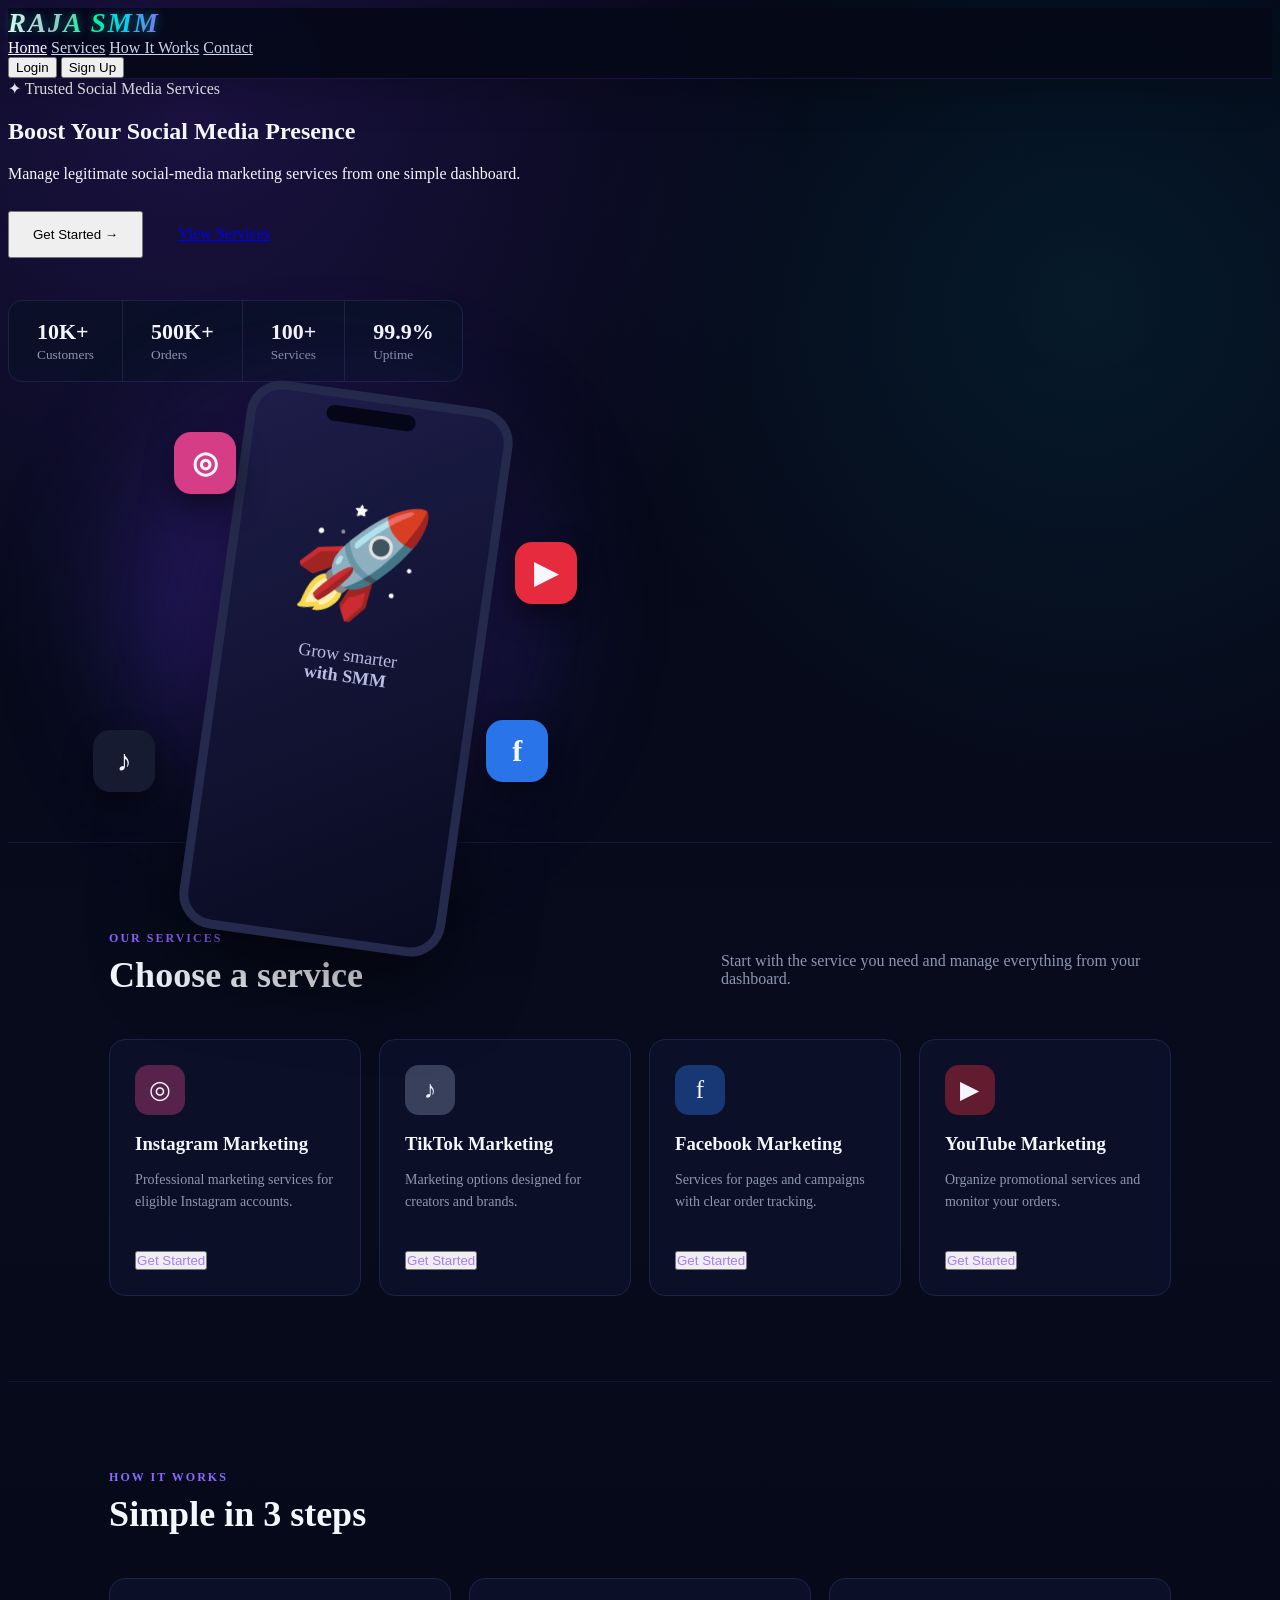
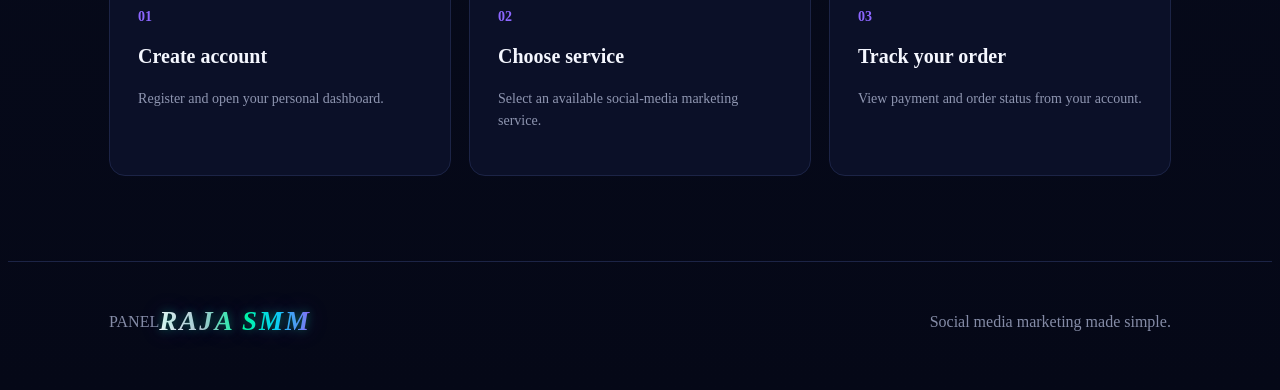
==== index.html @ a78efda3 "Update index.html" ====
<!doctype html>
<html lang="en">
<head>
  <meta charset="utf-8">
  <meta name="viewport" content="width=device-width, initial-scale=1">
  <title>mudassirsmm.org</title>
  <link rel="stylesheet" href="style.css">
</head>
<body>
  <header class="nav">
    <div class="logo"><span>mudassirsmm.org</span></div>
    <nav>
      <a class="active" href="#">Home</a>
      <a href="#services">Services</a>
      <a href="#how">How It Works</a>
      <a href="#contact">Contact</a>
    </nav>
    <div class="actions">
      <button class="ghost" onclick="openModal('login')">Login</button>
      <button class="primary" onclick="openModal('signup')">Sign Up</button>
    </div>
  </header>

  <main>
    <section class="hero">
      <div class="hero-copy">
        <div class="badge">✦ Trusted Social Media Services</div>
        <h1>Boost Your <span>Social Media</span> Presence</h1>
        <p>Manage legitimate social-media marketing services from one simple dashboard.</p>
        <div class="buttons">
          <button class="primary big" onclick="openModal('signup')">Get Started →</button>
          <a class="ghost big" href="#services">View Services</a>
        </div>
        <div class="stats">
          <div><b>10K+</b><small>Customers</small></div>
          <div><b>500K+</b><small>Orders</small></div>
          <div><b>100+</b><small>Services</small></div>
          <div><b>99.9%</b><small>Uptime</small></div>
        </div>
      </div>
      <div class="visual">
        <div class="glow"></div>
        <div class="phone">
          <div class="phone-top"></div>
          <div class="rocket">🚀</div>
          <div class="phone-text">Grow smarter<br><strong>with SMM</strong></div>
        </div>
        <div class="social ig">◎</div>
        <div class="social yt">▶</div>
        <div class="social fb">f</div>
        <div class="social tt">♪</div>
      </div>
    </section>

    <section id="services" class="section">
      <div class="section-title">
        <div><span class="eyebrow">OUR SERVICES</span><h2>Choose a service</h2></div>
        <p>Start with the service you need and manage everything from your dashboard.</p>
      </div>
      <div class="cards">
        <article><div class="icon igbg">◎</div><h3>Instagram Marketing</h3><p>Professional marketing services for eligible Instagram accounts.</p><button onclick="openModal('signup')">Get Started</button></article>
        <article><div class="icon ttbg">♪</div><h3>TikTok Marketing</h3><p>Marketing options designed for creators and brands.</p><button onclick="openModal('signup')">Get Started</button></article>
        <article><div class="icon fbbg">f</div><h3>Facebook Marketing</h3><p>Services for pages and campaigns with clear order tracking.</p><button onclick="openModal('signup')">Get Started</button></article>
        <article><div class="icon ytbg">▶</div><h3>YouTube Marketing</h3><p>Organize promotional services and monitor your orders.</p><button onclick="openModal('signup')">Get Started</button></article>
      </div>
    </section>

    <section id="how" class="how section">
      <div class="section-title"><div><span class="eyebrow">HOW IT WORKS</span><h2>Simple in 3 steps</h2></div></div>
      <div class="steps">
        <div><strong>01</strong><h3>Create account</h3><p>Register and open your personal dashboard.</p></div>
        <div><strong>02</strong><h3>Choose service</h3><p>Select an available social-media marketing service.</p></div>
        <div><strong>03</strong><h3>Track your order</h3><p>View payment and order status from your account.</p></div>
      </div>
    </section>
  </main>

  <footer id="contact">
    <div class="logo"><span>SMM</span> PANEL</div>
    <p>Social media marketing made simple.</p>
  </footer>

  <div id="modal" class="modal" onclick="closeModal(event)">
    <div class="modal-box" onclick="event.stopPropagation()">
      <button class="close" onclick="closeModal()">×</button>
      <h2 id="modalTitle">Welcome</h2>
      <p id="modalText">This demo form will be connected to the real account system in the next stage.</p>
      <input placeholder="Email address">
      <input placeholder="Password" type="password">
      <button class="primary full">Continue</button>
    </div>
  </div>

  <script src="script.js?v=2"></script>
</body>
</html>
---- style.css ----
(90deg,#6b4cff,#a65bff);color:transparent;background-clip:text}.hero p{color:#aeb4cc;font-size:17px;line-height:1.7;max-width:600px}.buttons{display:flex;gap:12px;margin:28px 0}.big{padding:14px 23px!important}.stats{display:flex;gap:0;margin-top:42px;background:#0b1028;border:1px solid #1b2345;border-radius:14px;width:max-content}.stats div{padding:18px 28px;border-right:1px solid #1b2345}.stats div:last-child{border:0}.stats b{display:block;font-size:22px}.stats small{color:#8f96b1}.visual{width:45%;height:460px;position:relative}.glow{position:absolute;width:380px;height:380px;right:10%;top:40px;background:#693dff55;filter:blur(70px);border-radius:50%}.phone{position:absolute;right:17%;top:10px;width:250px;height:440px;border:9px solid #252a4d;border-radius:35px;background:linear-gradient(150deg,#1d1d49,#080b20);box-shadow:0 30px 80px #0008;transform:rotate(8deg);text-align:center;padding-top:95px}.phone-top{position:absolute;top:8px;left:70px;width:90px;height:16px;border-radius:20px;background:#050719}.rocket{font-size:110px}.phone-text{font-size:18px;color:#b8bce0;margin-top:20px}.social{position:absolute;width:62px;height:62px;border-radius:17px;display:grid;place-items:center;font-size:30px;font-weight:bold;box-shadow:0 12px 30px #0007}.ig{right:60%;top:50px;background:#d53d86}.yt{right:0;top:160px;background:#e52b3d}.fb{right:5%;bottom:60px;background:#2874e8}.tt{left:15%;bottom:50px;background:#171b31}.section{padding:85px 8%;border-top:1px solid #121936}.section-title{display:flex;justify-content:space-between;align-items:end;gap:30px;margin-bottom:35px}.section-title h2{font-size:36px;margin:8px 0}.section-title p{color:#8f96b1;max-width:450px}.eyebrow{color:#8d67ff;font-size:12px;font-weight:bold;letter-spacing:2px}.cards{display:grid;grid-template-columns:repeat(4,1fr);gap:18px}.cards article{background:#0b1028;border:1px solid #1c2446;padding:25px;border-radius:16px}.icon{width:50px;height:50px;border-radius:14px;display:grid;place-items:center;font-size:25px;margin-bottom:18px}.igbg{background:#c83e8066}.ttbg{background:#39405c}.fbbg{background:#2874e866}.ytbg{background:#e52b3d66}.cards h3{margin:0 0 10px}.cards p,.steps p{color:#8f96b1;line-height:1.6;font-size:14px;min-height:68px}.cards button{padding:0;color:#a77cff}.steps{display:grid;grid-template-columns:repeat(3,1fr);gap:18px}.steps div{background:#0b1028;border:1px solid #1c2446;border-radius:16px;padding:28px}.steps strong{color:#8c66ff;font-size:14px}.steps h3{font-size:20px}.steps p{min-height:auto}footer{padding:35px 8%;border-top:1px solid #1c2446;color:#858ca7;display:flex;justify-content:space-between}.modal{display:none;position:fixed;inset:0;background:#0009;z-index:20;place-items:center}.modal.show{display:grid}.modal-box{width:min(420px,90%);background:#0c112b;border:1px solid #29325b;border-radius:18px;padding:30px;position:relative}.modal-box h2{margin-top:0}.modal-box p{color:#8f96b1;line-height:1.5}.modal-box input{display:block;width:100%;margin:12px 0;padding:13px;border-radius:9px;border:1px solid #29325b;background:#070b20;color:#fff}.close{position:absolute;right:12px;top:8px;font-size:28px}.full{width:100%;margin-top:8px}@media(max-width:900px){nav{display:none}.hero{padding:55px 6%;}.hero-copy{width:100%}.hero h1{font-size:42px}.visual{display:none}.cards{grid-template-columns:repeat(2,1fr)}.stats{width:100%;flex-wrap:wrap}.stats div{flex:1;min-width:120px}.section{padding:60px 6%}.section-title{display:block}.steps{grid-template-columns:1fr}}@media(max-width:560px){.cards{grid-template-columns:1fr}.actions .ghost{display:none}.hero h1{font-size:36px}.stats div{padding:14px 12px}.stats b{font-size:18px}}
/* ===== RAJA SMM NEW LOGO ===== */

.logo {
  display: flex !important;
  align-items: center !important;
  justify-content: flex-start !important;
}

.logo span {
  display: none !important;
}

.logo::after {
  content: "RAJA SMM";
  display: block !important;
  font-size: 28px !important;
  font-weight: 900 !important;
  letter-spacing: 2px !important;
  font-style: italic !important;
  white-space: nowrap !important;

  background: linear-gradient(
    90deg,
    #ffffff 0%,
    #bfc7d5 30%,
    #00ff9d 55%,
    #00d9ff 75%,
    #8b5cff 100%
  );

  -webkit-background-clip: text;
  background-clip: text;
  -webkit-text-fill-color: transparent;

  text-shadow:
    0 0 8px rgba(0,255,157,.35),
    0 0 18px rgba(0,217,255,.20);
}

@media (max-width: 560px) {
  .logo::after {
    font-size: 22px !important;
    letter-spacing: 1.5px !important;
  }
}
/* ===== RAJA SMM PREMIUM PANEL DESIGN ===== */

:root {
  --bg: #050817;
  --bg2: #080d20;
  --card: rgba(13, 19, 45, 0.78);
  --border: rgba(130, 100, 255, 0.25);
  --text: #f5f7ff;
  --muted: #9ca6c4;
  --purple: #7c3cff;
  --purple2: #a855f7;
  --cyan: #00e5ff;
  --green: #00ff9d;
}

/* Main page */
html {
  scroll-behavior: smooth;
}

body {
  background:
    radial-gradient(circle at 15% 5%, rgba(124,60,255,.18), transparent 28%),
    radial-gradient(circle at 85% 15%, rgba(0,229,255,.08), transparent 25%),
    linear-gradient(180deg, #050817 0%, #070b1c 55%, #050817 100%) !important;
  color: var(--text) !important;
  min-height: 100vh;
}

/* Navigation */
.nav {
  background: rgba(5, 8, 23, 0.88) !important;
  backdrop-filter: blur(18px) !important;
  -webkit-backdrop-filter: blur(18px) !important;
  border-bottom: 1px solid rgba(124,60,255,.20) !important;
  box-shadow: 0 10px 40px rgba(0,0,0,.25) !important;
}

/* RAJA SMM logo */
.logo {
  display: flex !important;
  align-items: center !important;
  justify-content: flex-start !important;
}

.logo span {
  display: none !important;
}

.logo::after {
  content: "RAJA SMM" !important;
  display: block !important;
  font-size: 27px !important;
  font-weight: 900 !important;
  font-style: italic !important;
  letter-spacing: 2px !important;
  white-space: nowrap !important;

  background: linear-gradient(
    90deg,
    #ffffff,
    #bfc7d5 28%,
    #00ff9d 55%,
    #00d9ff 76%,
    #9b5cff
  ) !important;

  -webkit-background-clip: text !important;
  background-clip: text !important;
  -webkit-text-fill-color: transparent !important;

  text-shadow:
    0 0 10px rgba(0,255,157,.35),
    0 0 22px rgba(124,60,255,.25) !important;
}

/* Navigation links */
.nav nav a {
  color: #cbd2eb !important;
  transition: .25s ease !important;
}

.nav nav a:hover,
.nav nav a.active {
  color: #ffffff !important;
  text-shadow: 0 0 12px rgba(124,60,255,.65) !important;
}

/* Hero section */
.hero {
  background:
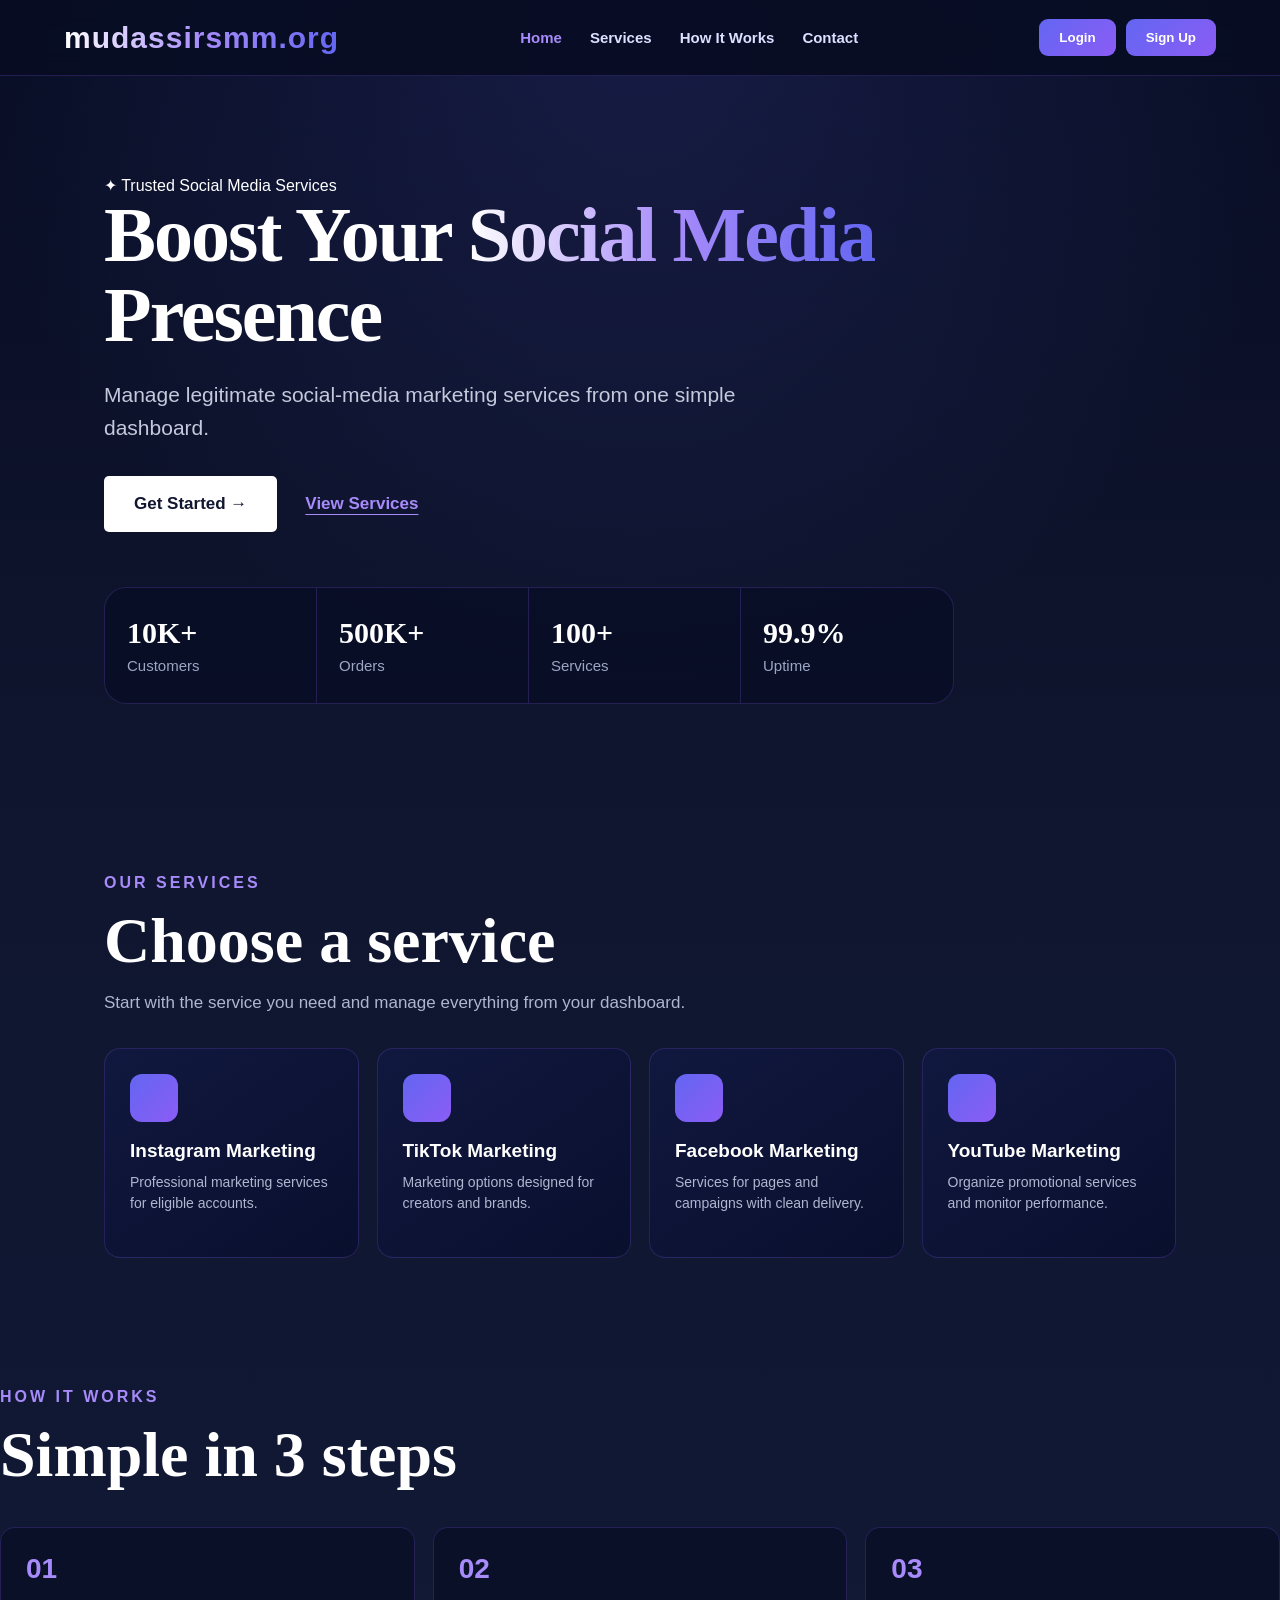
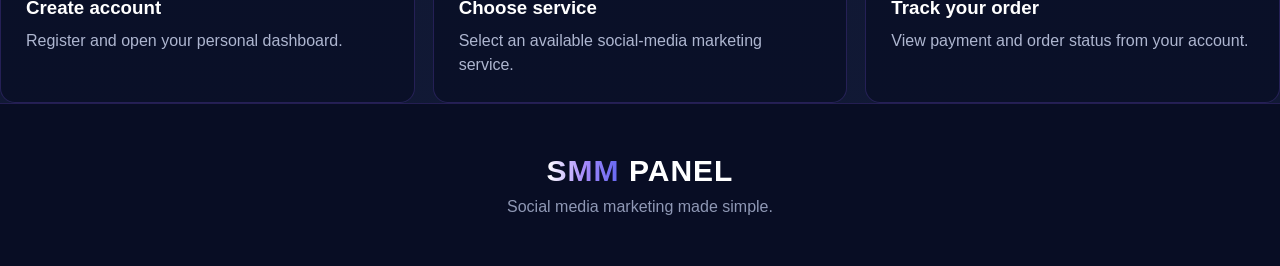
==== commit 420dcf1d: "Update index.html" ====
--- a/index.html
+++ b/index.html
@@ -6,92 +6,184 @@
   <title>mudassirsmm.org</title>
   <link rel="stylesheet" href="style.css">
 </head>
+
 <body>
-  <header class="nav">
-    <div class="logo"><span>mudassirsmm.org</span></div>
-    <nav>
-      <a class="active" href="#">Home</a>
-      <a href="#services">Services</a>
-      <a href="#how">How It Works</a>
-      <a href="#contact">Contact</a>
-    </nav>
-    <div class="actions">
-      <button class="ghost" onclick="openModal('login')">Login</button>
-      <button class="primary" onclick="openModal('signup')">Sign Up</button>
+
+<header class="nav">
+  <div class="logo"><span>mudassirsmm.org</span></div>
+
+  <nav>
+    <a class="active" href="/">Home</a>
+    <a href="#services">Services</a>
+    <a href="#how">How It Works</a>
+    <a href="#contact">Contact</a>
+  </nav>
+
+  <div class="actions">
+    <button class="primary" onclick="openModal('login')">Login</button>
+    <button class="primary" onclick="openModal('signup')">Sign Up</button>
+  </div>
+</header>
+
+<main>
+
+<section class="hero">
+  <div class="hero-copy">
+
+    <div class="badge">✦ Trusted Social Media Services</div>
+
+    <h1>Boost Your <span>Social Media</span> Presence</h1>
+
+    <p>Manage legitimate social-media marketing services from one simple dashboard.</p>
+
+    <div class="buttons">
+      <button class="primary big" onclick="openModal('signup')">
+        Get Started →
+      </button>
+
+      <a class="ghost big" href="#services">View Services</a>
     </div>
-  </header>
 
-  <main>
-    <section class="hero">
-      <div class="hero-copy">
-        <div class="badge">✦ Trusted Social Media Services</div>
-        <h1>Boost Your <span>Social Media</span> Presence</h1>
-        <p>Manage legitimate social-media marketing services from one simple dashboard.</p>
-        <div class="buttons">
-          <button class="primary big" onclick="openModal('signup')">Get Started →</button>
-          <a class="ghost big" href="#services">View Services</a>
-        </div>
-        <div class="stats">
-          <div><b>10K+</b><small>Customers</small></div>
-          <div><b>500K+</b><small>Orders</small></div>
-          <div><b>100+</b><small>Services</small></div>
-          <div><b>99.9%</b><small>Uptime</small></div>
-        </div>
+    <div class="stats">
+      <div><b>10K+</b><small>Customers</small></div>
+      <div><b>500K+</b><small>Orders</small></div>
+      <div><b>100+</b><small>Services</small></div>
+      <div><b>99.9%</b><small>Uptime</small></div>
+    </div>
+
+  </div>
+
+  <div class="visual">
+    <div class="glow"></div>
+
+    <div class="phone">
+      <div class="phone-top"></div>
+      <div class="rocket">🚀</div>
+      <div class="phone-text">
+        Grow smarter<br>
+        <strong>with SMM</strong>
       </div>
-      <div class="visual">
-        <div class="glow"></div>
-        <div class="phone">
-          <div class="phone-top"></div>
-          <div class="rocket">🚀</div>
-          <div class="phone-text">Grow smarter<br><strong>with SMM</strong></div>
-        </div>
-        <div class="social ig">◎</div>
-        <div class="social yt">▶</div>
-        <div class="social fb">f</div>
-        <div class="social tt">♪</div>
-      </div>
-    </section>
+    </div>
 
-    <section id="services" class="section">
-      <div class="section-title">
-        <div><span class="eyebrow">OUR SERVICES</span><h2>Choose a service</h2></div>
-        <p>Start with the service you need and manage everything from your dashboard.</p>
-      </div>
-      <div class="cards">
-        <article><div class="icon igbg">◎</div><h3>Instagram Marketing</h3><p>Professional marketing services for eligible Instagram accounts.</p><button onclick="openModal('signup')">Get Started</button></article>
-        <article><div class="icon ttbg">♪</div><h3>TikTok Marketing</h3><p>Marketing options designed for creators and brands.</p><button onclick="openModal('signup')">Get Started</button></article>
-        <article><div class="icon fbbg">f</div><h3>Facebook Marketing</h3><p>Services for pages and campaigns with clear order tracking.</p><button onclick="openModal('signup')">Get Started</button></article>
-        <article><div class="icon ytbg">▶</div><h3>YouTube Marketing</h3><p>Organize promotional services and monitor your orders.</p><button onclick="openModal('signup')">Get Started</button></article>
-      </div>
-    </section>
+    <div class="social ig"></div>
+    <div class="social yt"></div>
+    <div class="social fb"></div>
+    <div class="social tt"></div>
+  </div>
+</section>
 
-    <section id="how" class="how section">
-      <div class="section-title"><div><span class="eyebrow">HOW IT WORKS</span><h2>Simple in 3 steps</h2></div></div>
-      <div class="steps">
-        <div><strong>01</strong><h3>Create account</h3><p>Register and open your personal dashboard.</p></div>
-        <div><strong>02</strong><h3>Choose service</h3><p>Select an available social-media marketing service.</p></div>
-        <div><strong>03</strong><h3>Track your order</h3><p>View payment and order status from your account.</p></div>
-      </div>
-    </section>
-  </main>
 
-  <footer id="contact">
-    <div class="logo"><span>SMM</span> PANEL</div>
-    <p>Social media marketing made simple.</p>
-  </footer>
+<section id="services" class="section">
 
-  <div id="modal" class="modal" onclick="closeModal(event)">
-    <div class="modal-box" onclick="event.stopPropagation()">
-      <button class="close" onclick="closeModal()">×</button>
-      <h2 id="modalTitle">Welcome</h2>
-      <p id="modalText">This demo form will be connected to the real account system in the next stage.</p>
-      <input placeholder="Email address">
-      <input placeholder="Password" type="password">
-      <button class="primary full">Continue</button>
+  <div class="section-title">
+    <div>
+      <span class="eyebrow">OUR SERVICES</span>
+      <h2>Choose a service</h2>
+    </div>
+
+    <p>Start with the service you need and manage everything from your dashboard.</p>
+  </div>
+
+  <div class="cards">
+
+    <article>
+      <div class="icon igbg"></div>
+      <h3>Instagram Marketing</h3>
+      <p>Professional marketing services for eligible accounts.</p>
+    </article>
+
+    <article>
+      <div class="icon ttbg"></div>
+      <h3>TikTok Marketing</h3>
+      <p>Marketing options designed for creators and brands.</p>
+    </article>
+
+    <article>
+      <div class="icon fbbg"></div>
+      <h3>Facebook Marketing</h3>
+      <p>Services for pages and campaigns with clean delivery.</p>
+    </article>
+
+    <article>
+      <div class="icon ytbg"></div>
+      <h3>YouTube Marketing</h3>
+      <p>Organize promotional services and monitor performance.</p>
+    </article>
+
+  </div>
+</section>
+
+
+<section id="how" class="how-section">
+
+  <div class="section-title">
+    <div>
+      <span class="eyebrow">HOW IT WORKS</span>
+      <h2>Simple in 3 steps</h2>
     </div>
   </div>
 
-  <script src="script.js?v=2"></script>
+  <div class="steps">
+
+    <div>
+      <strong>01</strong>
+      <h3>Create account</h3>
+      <p>Register and open your personal dashboard.</p>
+    </div>
+
+    <div>
+      <strong>02</strong>
+      <h3>Choose service</h3>
+      <p>Select an available social-media marketing service.</p>
+    </div>
+
+    <div>
+      <strong>03</strong>
+      <h3>Track your order</h3>
+      <p>View payment and order status from your account.</p>
+    </div>
+
+  </div>
+</section>
+
+</main>
+
+
+<footer id="contact">
+
+  <div class="logo">
+    <span>SMM</span> PANEL
+  </div>
+
+  <p>Social media marketing made simple.</p>
+
+</footer>
+
+
+<div id="modal" class="modal" onclick="closeModal(event)">
+
+  <div class="modal-box" onclick="event.stopPropagation()">
+
+    <button class="close" onclick="closeModal()">×</button>
+
+    <h2 id="modalTitle">Welcome</h2>
+
+    <p id="modalText">
+      This demo form will be connected to the real account system in the next stage.
+    </p>
+
+    <input placeholder="Email address">
+
+    <input placeholder="Password" type="password">
+
+    <button class="primary full">Continue</button>
+
+  </div>
+
+</div>
+
+
+<script src="script.js?v=3"></script>
+
 </body>
 </html>
-
--- a/style.css
+++ b/style.css
@@ -1,137 +1,490 @@
-(90deg,#6b4cff,#a65bff);color:transparent;background-clip:text}.hero p{color:#aeb4cc;font-size:17px;line-height:1.7;max-width:600px}.buttons{display:flex;gap:12px;margin:28px 0}.big{padding:14px 23px!important}.stats{display:flex;gap:0;margin-top:42px;background:#0b1028;border:1px solid #1b2345;border-radius:14px;width:max-content}.stats div{padding:18px 28px;border-right:1px solid #1b2345}.stats div:last-child{border:0}.stats b{display:block;font-size:22px}.stats small{color:#8f96b1}.visual{width:45%;height:460px;position:relative}.glow{position:absolute;width:380px;height:380px;right:10%;top:40px;background:#693dff55;filter:blur(70px);border-radius:50%}.phone{position:absolute;right:17%;top:10px;width:250px;height:440px;border:9px solid #252a4d;border-radius:35px;background:linear-gradient(150deg,#1d1d49,#080b20);box-shadow:0 30px 80px #0008;transform:rotate(8deg);text-align:center;padding-top:95px}.phone-top{position:absolute;top:8px;left:70px;width:90px;height:16px;border-radius:20px;background:#050719}.rocket{font-size:110px}.phone-text{font-size:18px;color:#b8bce0;margin-top:20px}.social{position:absolute;width:62px;height:62px;border-radius:17px;display:grid;place-items:center;font-size:30px;font-weight:bold;box-shadow:0 12px 30px #0007}.ig{right:60%;top:50px;background:#d53d86}.yt{right:0;top:160px;background:#e52b3d}.fb{right:5%;bottom:60px;background:#2874e8}.tt{left:15%;bottom:50px;background:#171b31}.section{padding:85px 8%;border-top:1px solid #121936}.section-title{display:flex;justify-content:space-between;align-items:end;gap:30px;margin-bottom:35px}.section-title h2{font-size:36px;margin:8px 0}.section-title p{color:#8f96b1;max-width:450px}.eyebrow{color:#8d67ff;font-size:12px;font-weight:bold;letter-spacing:2px}.cards{display:grid;grid-template-columns:repeat(4,1fr);gap:18px}.cards article{background:#0b1028;border:1px solid #1c2446;padding:25px;border-radius:16px}.icon{width:50px;height:50px;border-radius:14px;display:grid;place-items:center;font-size:25px;margin-bottom:18px}.igbg{background:#c83e8066}.ttbg{background:#39405c}.fbbg{background:#2874e866}.ytbg{background:#e52b3d66}.cards h3{margin:0 0 10px}.cards p,.steps p{color:#8f96b1;line-height:1.6;font-size:14px;min-height:68px}.cards button{padding:0;color:#a77cff}.steps{display:grid;grid-template-columns:repeat(3,1fr);gap:18px}.steps div{background:#0b1028;border:1px solid #1c2446;border-radius:16px;padding:28px}.steps strong{color:#8c66ff;font-size:14px}.steps h3{font-size:20px}.steps p{min-height:auto}footer{padding:35px 8%;border-top:1px solid #1c2446;color:#858ca7;display:flex;justify-content:space-between}.modal{display:none;position:fixed;inset:0;background:#0009;z-index:20;place-items:center}.modal.show{display:grid}.modal-box{width:min(420px,90%);background:#0c112b;border:1px solid #29325b;border-radius:18px;padding:30px;position:relative}.modal-box h2{margin-top:0}.modal-box p{color:#8f96b1;line-height:1.5}.modal-box input{display:block;width:100%;margin:12px 0;padding:13px;border-radius:9px;border:1px solid #29325b;background:#070b20;color:#fff}.close{position:absolute;right:12px;top:8px;font-size:28px}.full{width:100%;margin-top:8px}@media(max-width:900px){nav{display:none}.hero{padding:55px 6%;}.hero-copy{width:100%}.hero h1{font-size:42px}.visual{display:none}.cards{grid-template-columns:repeat(2,1fr)}.stats{width:100%;flex-wrap:wrap}.stats div{flex:1;min-width:120px}.section{padding:60px 6%}.section-title{display:block}.steps{grid-template-columns:1fr}}@media(max-width:560px){.cards{grid-template-columns:1fr}.actions .ghost{display:none}.hero h1{font-size:36px}.stats div{padding:14px 12px}.stats b{font-size:18px}}
-/* ===== RAJA SMM NEW LOGO ===== */
-
-.logo {
-  display: flex !important;
-  align-items: center !important;
-  justify-content: flex-start !important;
-}
-
-.logo span {
-  display: none !important;
-}
-
-.logo::after {
-  content: "RAJA SMM";
-  display: block !important;
-  font-size: 28px !important;
-  font-weight: 900 !important;
-  letter-spacing: 2px !important;
-  font-style: italic !important;
-  white-space: nowrap !important;
-
-  background: linear-gradient(
-    90deg,
-    #ffffff 0%,
-    #bfc7d5 30%,
-    #00ff9d 55%,
-    #00d9ff 75%,
-    #8b5cff 100%
-  );
-
-  -webkit-background-clip: text;
-  background-clip: text;
-  -webkit-text-fill-color: transparent;
-
-  text-shadow:
-    0 0 8px rgba(0,255,157,.35),
-    0 0 18px rgba(0,217,255,.20);
-}
-
-@media (max-width: 560px) {
-  .logo::after {
-    font-size: 22px !important;
-    letter-spacing: 1.5px !important;
-  }
-}
-/* ===== RAJA SMM PREMIUM PANEL DESIGN ===== */
+* {
+  box-sizing: border-box;
+  margin: 0;
+  padding: 0;
+}
 
 :root {
-  --bg: #050817;
-  --bg2: #080d20;
-  --card: rgba(13, 19, 45, 0.78);
-  --border: rgba(130, 100, 255, 0.25);
-  --text: #f5f7ff;
-  --muted: #9ca6c4;
-  --purple: #7c3cff;
-  --purple2: #a855f7;
-  --cyan: #00e5ff;
-  --green: #00ff9d;
-}
-
-/* Main page */
+  --bg: #10162f;
+  --bg-dark: #080d24;
+  --card: #0b1133;
+  --card-light: #11183f;
+  --purple: #8b5cf6;
+  --purple-light: #a78bfa;
+  --blue: #6366f1;
+  --white: #ffffff;
+  --muted: #aeb6d0;
+  --border: rgba(139, 92, 246, 0.22);
+}
+
 html {
   scroll-behavior: smooth;
 }
 
 body {
+  font-family: Arial, Helvetica, sans-serif;
   background:
-    radial-gradient(circle at 15% 5%, rgba(124,60,255,.18), transparent 28%),
-    radial-gradient(circle at 85% 15%, rgba(0,229,255,.08), transparent 25%),
-    linear-gradient(180deg, #050817 0%, #070b1c 55%, #050817 100%) !important;
-  color: var(--text) !important;
+    radial-gradient(circle at 50% 0%, rgba(99, 102, 241, 0.16), transparent 35%),
+    linear-gradient(180deg, #080d24 0%, #10162f 45%, #111936 100%);
+  color: var(--white);
   min-height: 100vh;
 }
 
-/* Navigation */
+/* NAVBAR */
+
 .nav {
-  background: rgba(5, 8, 23, 0.88) !important;
-  backdrop-filter: blur(18px) !important;
-  -webkit-backdrop-filter: blur(18px) !important;
-  border-bottom: 1px solid rgba(124,60,255,.20) !important;
-  box-shadow: 0 10px 40px rgba(0,0,0,.25) !important;
-}
-
-/* RAJA SMM logo */
+  position: sticky;
+  top: 0;
+  z-index: 1000;
+  width: 100%;
+  min-height: 76px;
+  padding: 14px 5%;
+  display: flex;
+  align-items: center;
+  justify-content: space-between;
+  gap: 20px;
+  background: rgba(8, 13, 36, 0.94);
+  border-bottom: 1px solid var(--border);
+  backdrop-filter: blur(12px);
+}
+
 .logo {
-  display: flex !important;
-  align-items: center !important;
-  justify-content: flex-start !important;
+  font-size: 30px;
+  font-weight: 900;
+  letter-spacing: 1px;
+  color: white;
 }
 
 .logo span {
-  display: none !important;
-}
-
-.logo::after {
-  content: "RAJA SMM" !important;
-  display: block !important;
-  font-size: 27px !important;
-  font-weight: 900 !important;
-  font-style: italic !important;
-  letter-spacing: 2px !important;
-  white-space: nowrap !important;
-
-  background: linear-gradient(
-    90deg,
-    #ffffff,
-    #bfc7d5 28%,
-    #00ff9d 55%,
-    #00d9ff 76%,
-    #9b5cff
-  ) !important;
-
-  -webkit-background-clip: text !important;
-  background-clip: text !important;
-  -webkit-text-fill-color: transparent !important;
-
-  text-shadow:
-    0 0 10px rgba(0,255,157,.35),
-    0 0 22px rgba(124,60,255,.25) !important;
-}
-
-/* Navigation links */
+  background: linear-gradient(90deg, #ffffff, #a78bfa, #6366f1);
+  -webkit-background-clip: text;
+  -webkit-text-fill-color: transparent;
+}
+
+.nav nav {
+  display: flex;
+  align-items: center;
+  gap: 28px;
+}
+
 .nav nav a {
-  color: #cbd2eb !important;
-  transition: .25s ease !important;
+  color: #dbe1ff;
+  text-decoration: none;
+  font-size: 15px;
+  font-weight: 600;
 }
 
 .nav nav a:hover,
 .nav nav a.active {
-  color: #ffffff !important;
-  text-shadow: 0 0 12px rgba(124,60,255,.65) !important;
-}
-
-/* Hero section */
+  color: #a78bfa;
+}
+
+.actions {
+  display: flex;
+  gap: 10px;
+}
+
+button,
+.primary {
+  border: 0;
+  cursor: pointer;
+  font-family: inherit;
+}
+
+.actions .primary {
+  padding: 11px 20px;
+  border-radius: 9px;
+  background: linear-gradient(135deg, #6366f1, #8b5cf6);
+  color: white;
+  font-weight: 700;
+}
+
+.actions .primary:hover {
+  transform: translateY(-1px);
+}
+
+/* HERO */
+
 .hero {
-  background:
+  max-width: 1200px;
+  margin: auto;
+  padding: 100px 5% 70px;
+}
+
+.hero-copy {
+  max-width: 850px;
+}
+
+.hero-badge {
+  color: #c4b5fd;
+  font-size: 18px;
+  font-weight: 700;
+  margin-bottom: 24px;
+}
+
+.hero h1 {
+  font-family: Georgia, "Times New Roman", serif;
+  font-size: clamp(48px, 7vw, 78px);
+  line-height: 1.02;
+  letter-spacing: -2px;
+  margin-bottom: 25px;
+}
+
+.hero h1 span {
+  background: linear-gradient(90deg, #ffffff, #a78bfa, #6366f1);
+  -webkit-background-clip: text;
+  -webkit-text-fill-color: transparent;
+}
+
+.hero p {
+  max-width: 700px;
+  color: #c4c9dc;
+  font-size: 21px;
+  line-height: 1.55;
+  margin-bottom: 32px;
+}
+
+/* BUTTONS */
+
+.buttons {
+  display: flex;
+  align-items: center;
+  gap: 28px;
+  margin-bottom: 55px;
+}
+
+.primary.big {
+  padding: 18px 30px;
+  background: white;
+  color: #10162f;
+  border-radius: 5px;
+  font-size: 17px;
+  font-weight: 700;
+}
+
+.primary.big:hover {
+  background: #e9e7ff;
+  transform: translateY(-2px);
+}
+
+.ghost {
+  color: #a78bfa;
+  font-size: 17px;
+  font-weight: 700;
+  text-decoration: underline;
+  text-underline-offset: 5px;
+}
+
+/* STATS */
+
+.stats {
+  display: grid;
+  grid-template-columns: repeat(4, 1fr);
+  max-width: 100%;
+  background: rgba(8, 13, 36, 0.72);
+  border: 1px solid var(--border);
+  border-radius: 22px;
+  overflow: hidden;
+}
+
+.stats > div {
+  padding: 28px 22px;
+  border-right: 1px solid var(--border);
+}
+
+.stats > div:last-child {
+  border-right: 0;
+}
+
+.stats b {
+  display: block;
+  font-family: Georgia, "Times New Roman", serif;
+  font-size: 30px;
+  margin-bottom: 7px;
+}
+
+.stats small {
+  color: #9ca6c4;
+  font-size: 15px;
+}
+
+/* VISUAL */
+
+.visual {
+  display: none;
+}
+
+/* SECTIONS */
+
+.section {
+  max-width: 1200px;
+  margin: auto;
+  padding: 100px 5%;
+}
+
+.section-title {
+  margin-bottom: 35px;
+}
+
+.section-title .eyebrow {
+  color: #a78bfa;
+  font-size: 16px;
+  font-weight: 800;
+  letter-spacing: 3px;
+}
+
+.section-title h2 {
+  font-family: Georgia, "Times New Roman", serif;
+  font-size: clamp(40px, 6vw, 64px);
+  margin-top: 12px;
+}
+
+.section-title p {
+  color: #aeb6d0;
+  margin-top: 15px;
+  font-size: 17px;
+}
+
+/* SERVICE CARDS */
+
+.cards {
+  display: grid;
+  grid-template-columns: repeat(4, 1fr);
+  gap: 18px;
+}
+
+.cards article {
+  min-height: 210px;
+  padding: 25px;
+  background: linear-gradient(145deg, #11183f, #090f2d);
+  border: 1px solid var(--border);
+  border-radius: 16px;
+  transition: 0.25s;
+}
+
+.cards article:hover {
+  transform: translateY(-5px);
+  border-color: rgba(167, 139, 250, 0.55);
+}
+
+.cards article h3 {
+  margin: 18px 0 10px;
+  font-size: 19px;
+}
+
+.cards article p {
+  color: #aeb6d0;
+  line-height: 1.5;
+  font-size: 14px;
+}
+
+.icon {
+  width: 48px;
+  height: 48px;
+  display: flex;
+  align-items: center;
+  justify-content: center;
+  border-radius: 12px;
+  background: linear-gradient(135deg, #6366f1, #8b5cf6);
+  font-size: 22px;
+}
+
+/* HOW IT WORKS */
+
+.how-section {
+  padding-top: 30px;
+}
+
+.steps {
+  display: grid;
+  grid-template-columns: repeat(3, 1fr);
+  gap: 18px;
+}
+
+.steps > div {
+  padding: 25px;
+  background: rgba(8, 13, 36, 0.7);
+  border: 1px solid var(--border);
+  border-radius: 15px;
+}
+
+.steps strong {
+  display: block;
+  color: #a78bfa;
+  font-size: 28px;
+  margin-bottom: 12px;
+}
+
+.steps h3 {
+  margin-bottom: 10px;
+}
+
+.steps p {
+  color: #aeb6d0;
+  line-height: 1.5;
+}
+
+/* FOOTER */
+
+footer {
+  padding: 50px 5%;
+  background: #080d24;
+  border-top: 1px solid var(--border);
+  text-align: center;
+}
+
+footer .logo {
+  margin-bottom: 10px;
+}
+
+footer p {
+  color: #8f98b5;
+}
+
+/* MODAL */
+
+.modal {
+  position: fixed;
+  inset: 0;
+  z-index: 2000;
+  display: none;
+  align-items: center;
+  justify-content: center;
+  padding: 20px;
+  background: rgba(0, 0, 0, 0.75);
+}
+
+.modal-box {
+  width: 100%;
+  max-width: 420px;
+  padding: 30px;
+  background: #0b1133;
+  border: 1px solid var(--border);
+  border-radius: 18px;
+  box-shadow: 0 20px 70px rgba(0, 0, 0, 0.5);
+}
+
+.close {
+  float: right;
+  background: transparent;
+  color: white;
+  font-size: 25px;
+}
+
+.modal-box h2 {
+  margin-bottom: 20px;
+}
+
+.modal-box p {
+  color: #aeb6d0;
+  margin-bottom: 18px;
+}
+
+.modal-box input {
+  width: 100%;
+  padding: 13px;
+  margin-bottom: 12px;
+  border: 1px solid var(--border);
+  border-radius: 8px;
+  background: #080d24;
+  color: white;
+}
+
+.modal-box .primary {
+  width: 100%;
+  padding: 13px;
+  border-radius: 8px;
+  background: linear-gradient(135deg, #6366f1, #8b5cf6);
+  color: white;
+  font-weight: 700;
+}
+
+/* MOBILE */
+
+@media (max-width: 800px) {
+
+  .nav {
+    padding: 12px 16px;
+    min-height: 64px;
+  }
+
+  .logo {
+    font-size: 25px;
+  }
+
+  .nav nav {
+    display: none;
+  }
+
+  .actions {
+    gap: 6px;
+  }
+
+  .actions .primary {
+    padding: 9px 12px;
+    font-size: 13px;
+  }
+
+  .hero {
+    padding: 75px 20px 45px;
+  }
+
+  .hero-badge {
+    font-size: 15px;
+  }
+
+  .hero h1 {
+    font-size: 45px;
+    letter-spacing: -1px;
+  }
+
+  .hero p {
+    font-size: 17px;
+  }
+
+  .buttons {
+    gap: 18px;
+    flex-wrap: wrap;
+  }
+
+  .primary.big {
+    padding: 16px 23px;
+  }
+
+  .stats {
+    grid-template-columns: repeat(2, 1fr);
+    border-radius: 18px;
+  }
+
+  .stats > div {
+    padding: 20px 18px;
+    border-right: 1px solid var(--border);
+    border-bottom: 1px solid var(--border);
+  }
+
+  .stats > div:nth-child(2),
+  .stats > div:nth-child(4) {
+    border-right: 0;
+  }
+
+  .stats > div:nth-child(3),
+  .stats > div:nth-child(4) {
+    border-bottom: 0;
+  }
+
+  .stats b {
+    font-size: 25px;
+  }
+
+  .section {
+    padding: 75px 20px;
+  }
+
+  .cards {
+    grid-template-columns: 1fr;
+  }
+
+  .steps {
+    grid-template-columns: 1fr;
+  }
+}
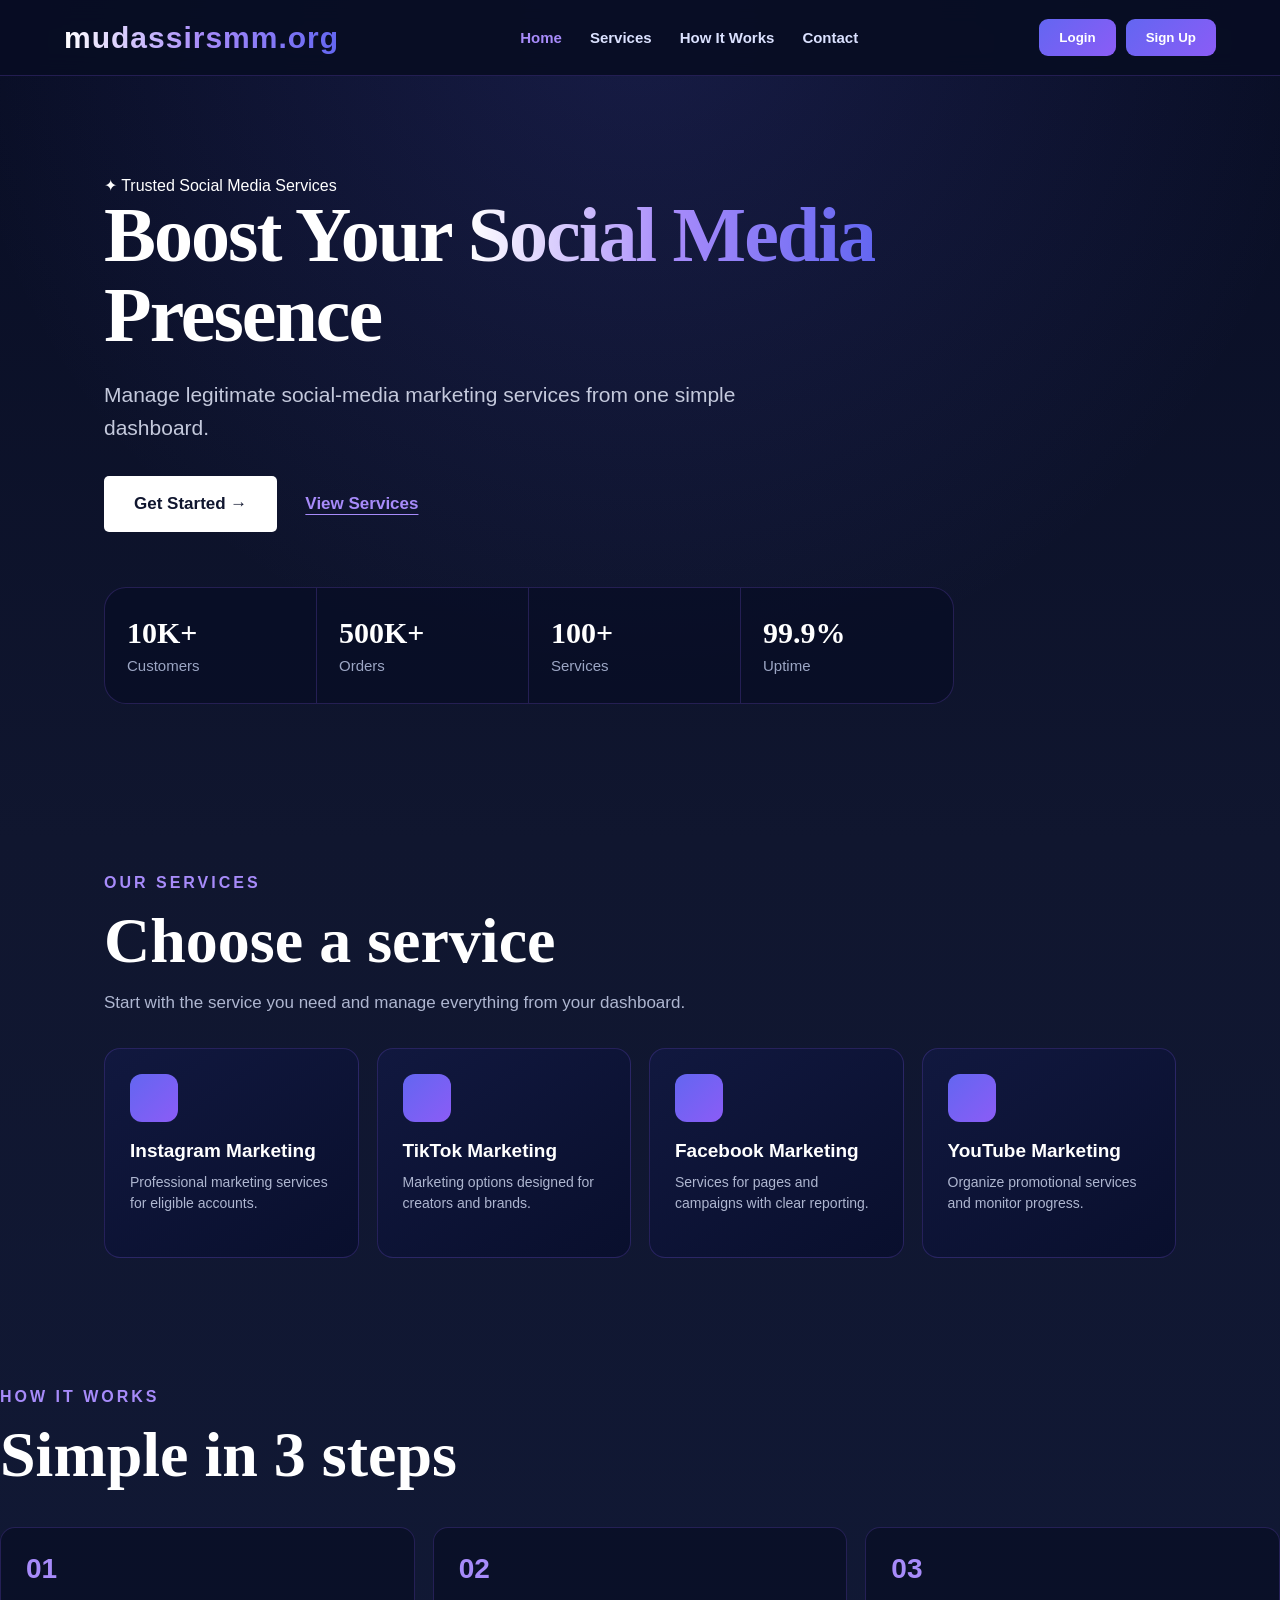
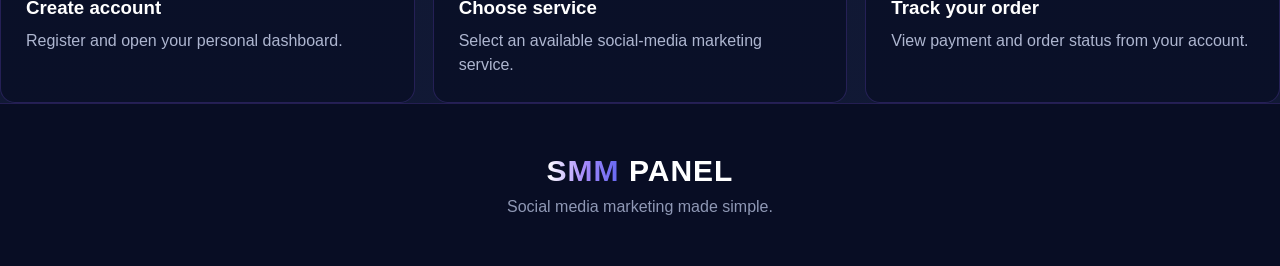
==== commit adac7ffd: "Update index.html" ====
--- a/index.html
+++ b/index.html
@@ -13,7 +13,7 @@
   <div class="logo"><span>mudassirsmm.org</span></div>
 
   <nav>
-    <a class="active" href="/">Home</a>
+    <a class="active" href="#">Home</a>
     <a href="#services">Services</a>
     <a href="#how">How It Works</a>
     <a href="#contact">Contact</a>
@@ -32,16 +32,22 @@
 
     <div class="badge">✦ Trusted Social Media Services</div>
 
-    <h1>Boost Your <span>Social Media</span> Presence</h1>
-
-    <p>Manage legitimate social-media marketing services from one simple dashboard.</p>
+    <h1>
+      Boost Your <span>Social Media</span> Presence
+    </h1>
+
+    <p>
+      Manage legitimate social-media marketing services from one simple dashboard.
+    </p>
 
     <div class="buttons">
       <button class="primary big" onclick="openModal('signup')">
         Get Started →
       </button>
 
-      <a class="ghost big" href="#services">View Services</a>
+      <a class="ghost big" href="#services">
+        View Services
+      </a>
     </div>
 
     <div class="stats">
@@ -76,12 +82,11 @@
 <section id="services" class="section">
 
   <div class="section-title">
-    <div>
-      <span class="eyebrow">OUR SERVICES</span>
-      <h2>Choose a service</h2>
-    </div>
-
-    <p>Start with the service you need and manage everything from your dashboard.</p>
+    <span class="eyebrow">OUR SERVICES</span>
+    <h2>Choose a service</h2>
+    <p>
+      Start with the service you need and manage everything from your dashboard.
+    </p>
   </div>
 
   <div class="cards">
@@ -101,26 +106,25 @@
     <article>
       <div class="icon fbbg"></div>
       <h3>Facebook Marketing</h3>
-      <p>Services for pages and campaigns with clean delivery.</p>
+      <p>Services for pages and campaigns with clear reporting.</p>
     </article>
 
     <article>
       <div class="icon ytbg"></div>
       <h3>YouTube Marketing</h3>
-      <p>Organize promotional services and monitor performance.</p>
-    </article>
-
-  </div>
+      <p>Organize promotional services and monitor progress.</p>
+    </article>
+
+  </div>
+
 </section>
 
 
 <section id="how" class="how-section">
 
   <div class="section-title">
-    <div>
-      <span class="eyebrow">HOW IT WORKS</span>
-      <h2>Simple in 3 steps</h2>
-    </div>
+    <span class="eyebrow">HOW IT WORKS</span>
+    <h2>Simple in 3 steps</h2>
   </div>
 
   <div class="steps">
@@ -144,6 +148,7 @@
     </div>
 
   </div>
+
 </section>
 
 </main>
@@ -172,11 +177,33 @@
       This demo form will be connected to the real account system in the next stage.
     </p>
 
-    <input placeholder="Email address">
-
-    <input placeholder="Password" type="password">
-
-    <button class="primary full">Continue</button>
+    <!-- Username -->
+    <input
+      id="username"
+      placeholder="Username"
+      type="text"
+    >
+
+    <!-- Email -->
+    <input
+      id="email"
+      placeholder="Email address"
+      type="email"
+    >
+
+    <!-- Password -->
+    <input
+      id="password"
+      placeholder="Password"
+      type="password"
+    >
+
+    <button
+      class="primary full"
+      onclick="submitForm()"
+    >
+      Continue
+    </button>
 
   </div>
 
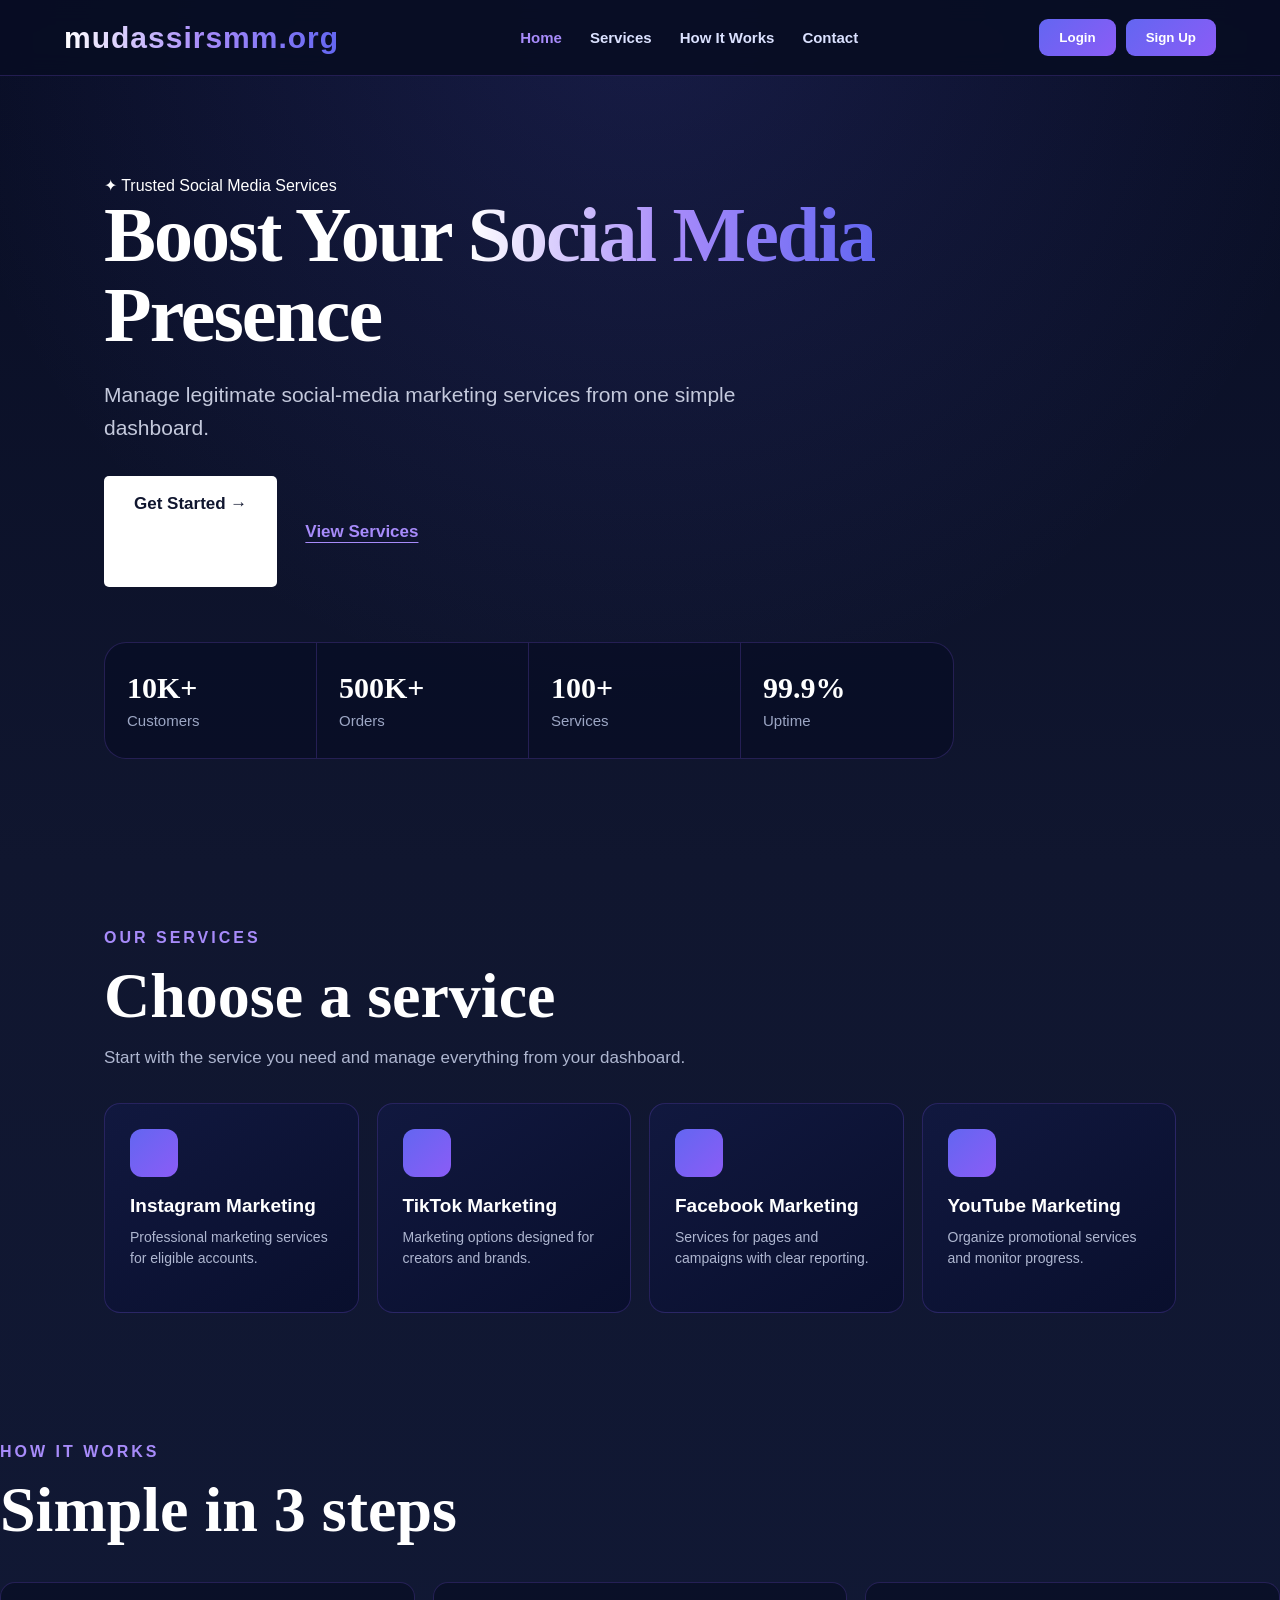
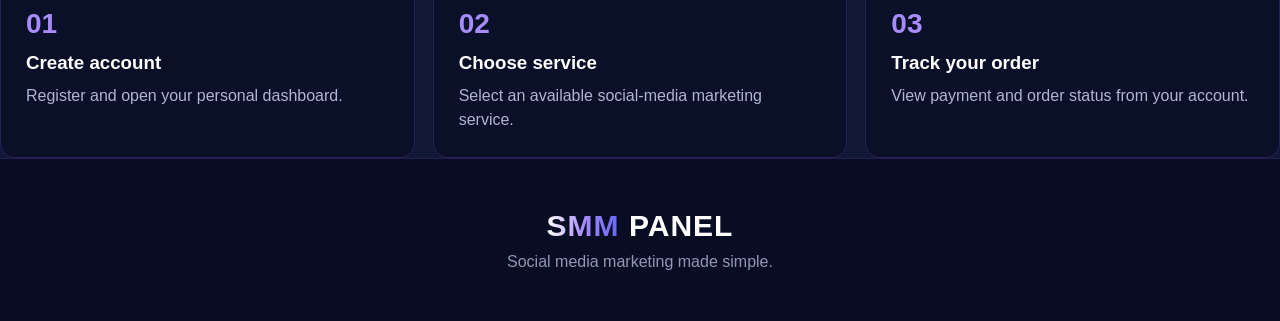
==== commit 53f3515e: "Fix button structure in index.html" ====
--- a/index.html
+++ b/index.html
@@ -43,8 +43,9 @@
     <div class="buttons">
       <button class="primary big" onclick="openModal('signup')">
         Get Started →
-      </button>
-
+    <div class="  buttons">
+      </button class="primary big" onclick="openModal('login')">
+    
       <a class="ghost big" href="#services">
         View Services
       </a>
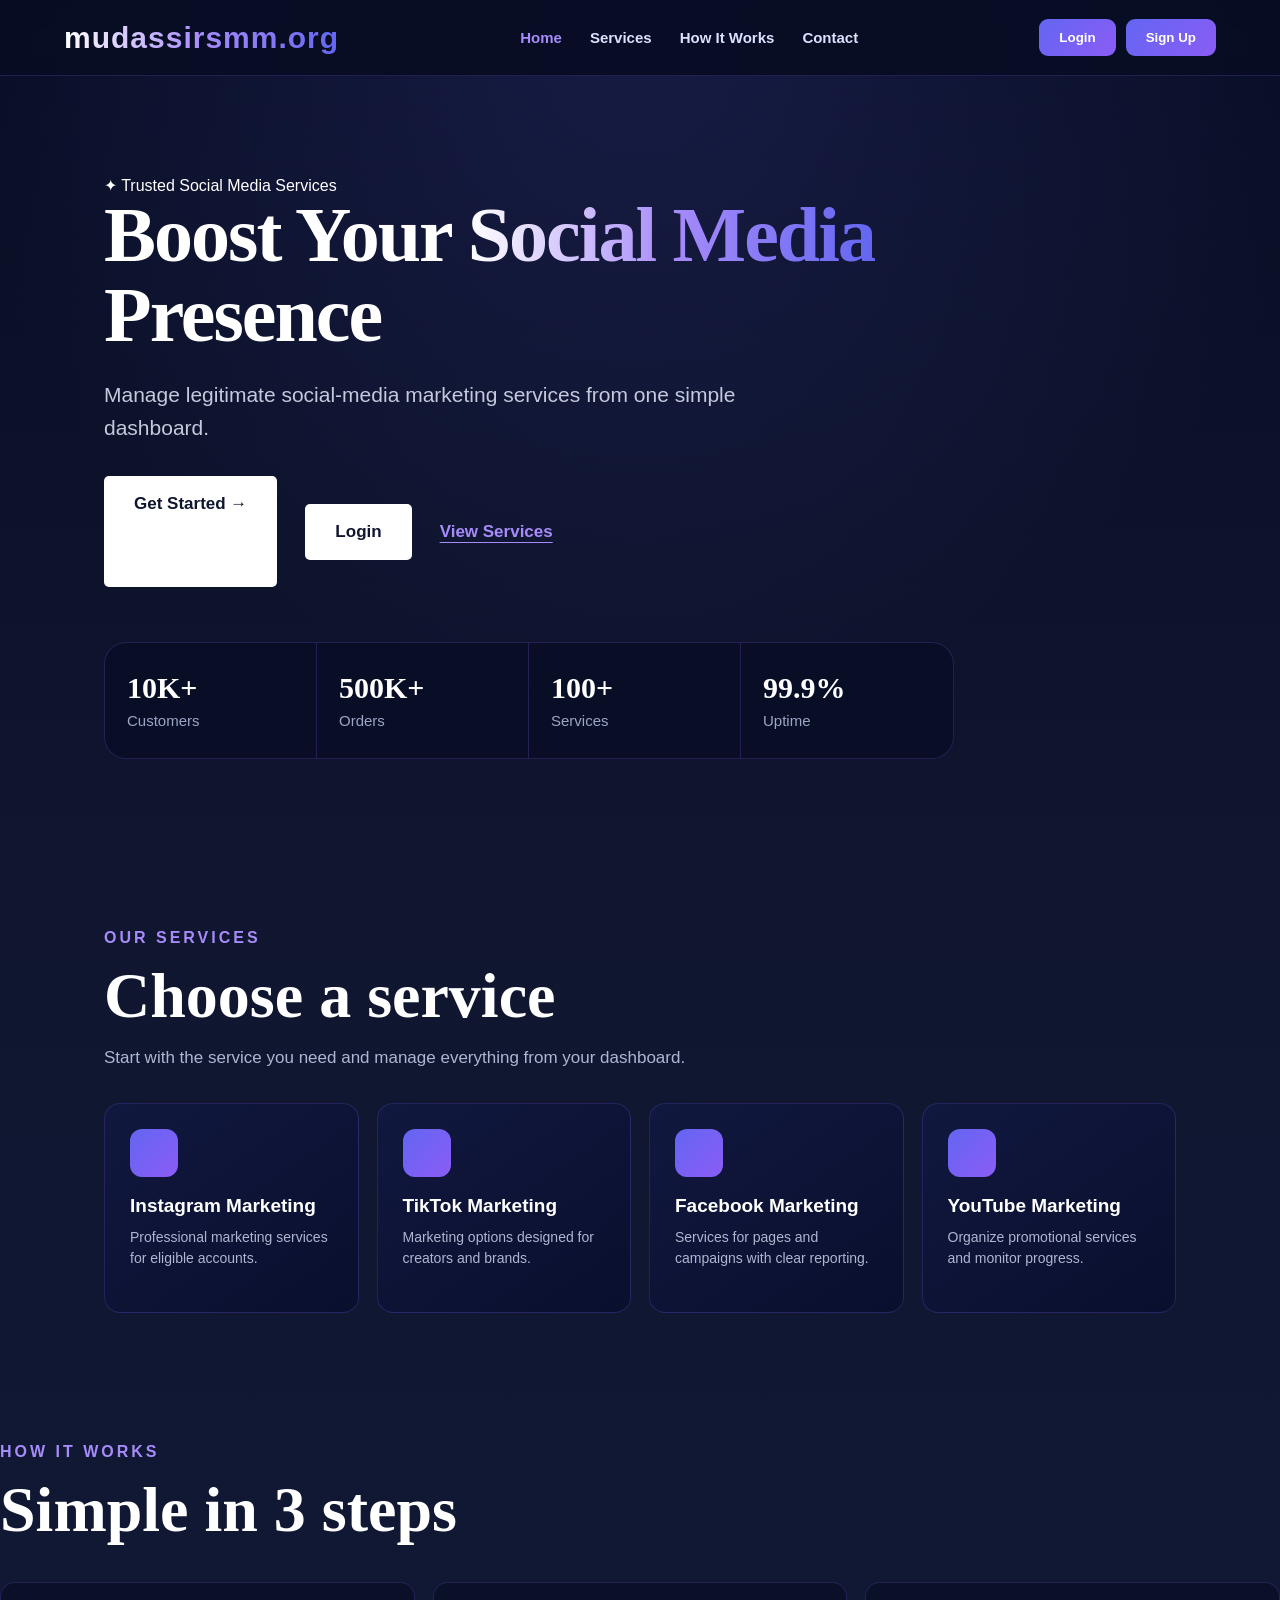
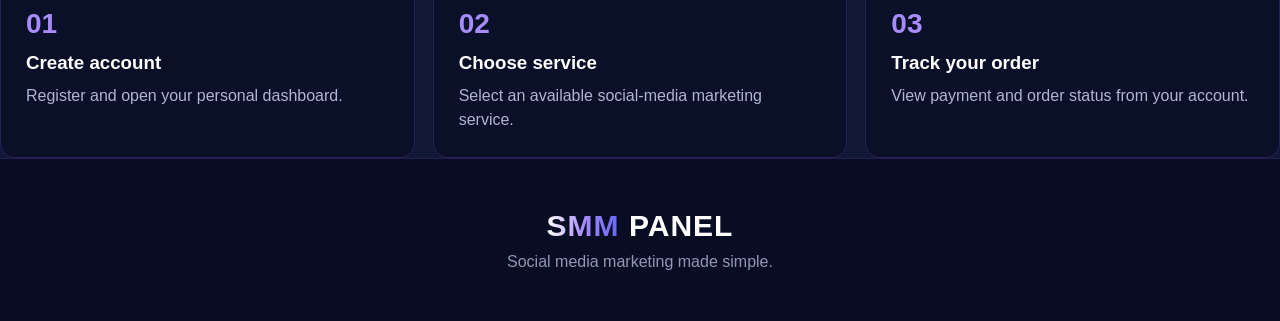
==== commit b121e6a8: "Update index.html" ====
--- a/index.html
+++ b/index.html
@@ -44,7 +44,9 @@
       <button class="primary big" onclick="openModal('signup')">
         Get Started →
     <div class="  buttons">
-      </button class="primary big" onclick="openModal('login')">
+      <button class="primary big" onclick="openModal('login')">
+  Login
+</button>
     
       <a class="ghost big" href="#services">
         View Services
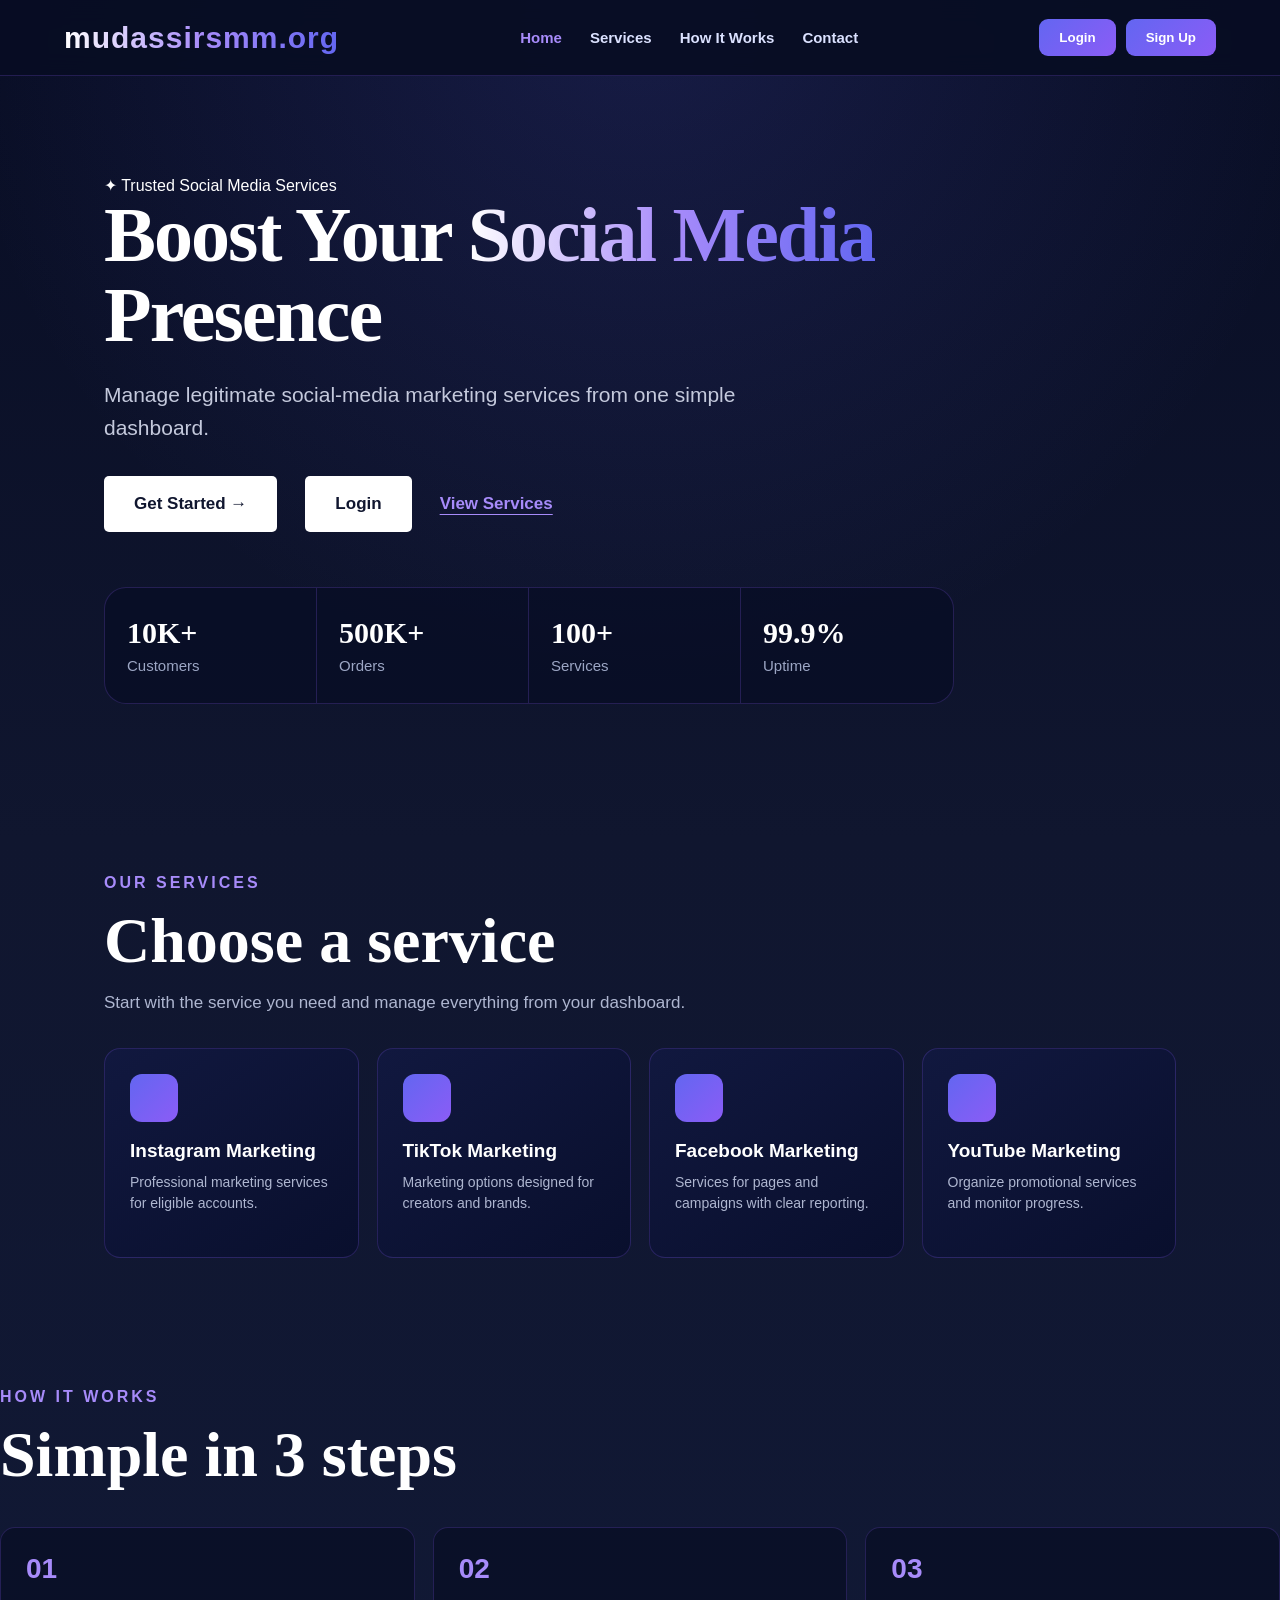
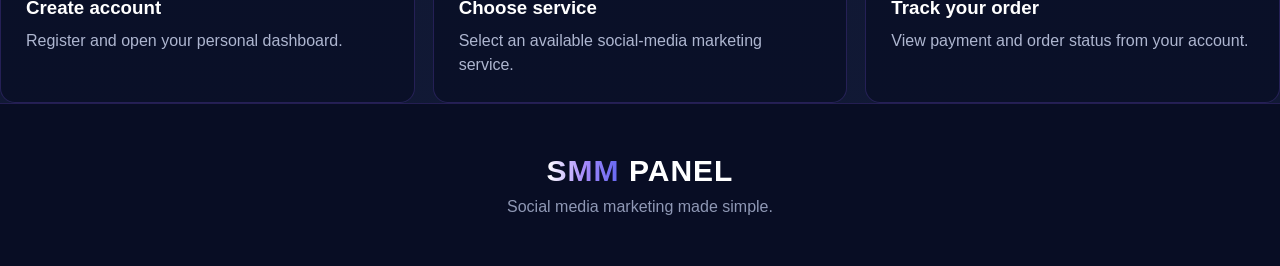
==== commit 434a7d1c: "Refactor buttons in index.html for better structure" ====
--- a/index.html
+++ b/index.html
@@ -41,17 +41,20 @@
     </p>
 
     <div class="buttons">
-      <button class="primary big" onclick="openModal('signup')">
+
+    <button class="primary big" onclick="openModal('signup')">
         Get Started →
-    <div class="  buttons">
-      <button class="primary big" onclick="openModal('login')">
-  Login
-</button>
-    
-      <a class="ghost big" href="#services">
+    </button>
+
+    <button class="primary big" onclick="openModal('login')">
+        Login
+    </button>
+
+    <a class="ghost big" href="#services">
         View Services
-      </a>
-    </div>
+    </a>
+
+</div>
 
     <div class="stats">
       <div><b>10K+</b><small>Customers</small></div>
--- a/style.css
+++ b/style.css
@@ -488,3 +488,6 @@
     grid-template-columns: 1fr;
   }
 }
+.modal.show {
+  display: flex;
+}
